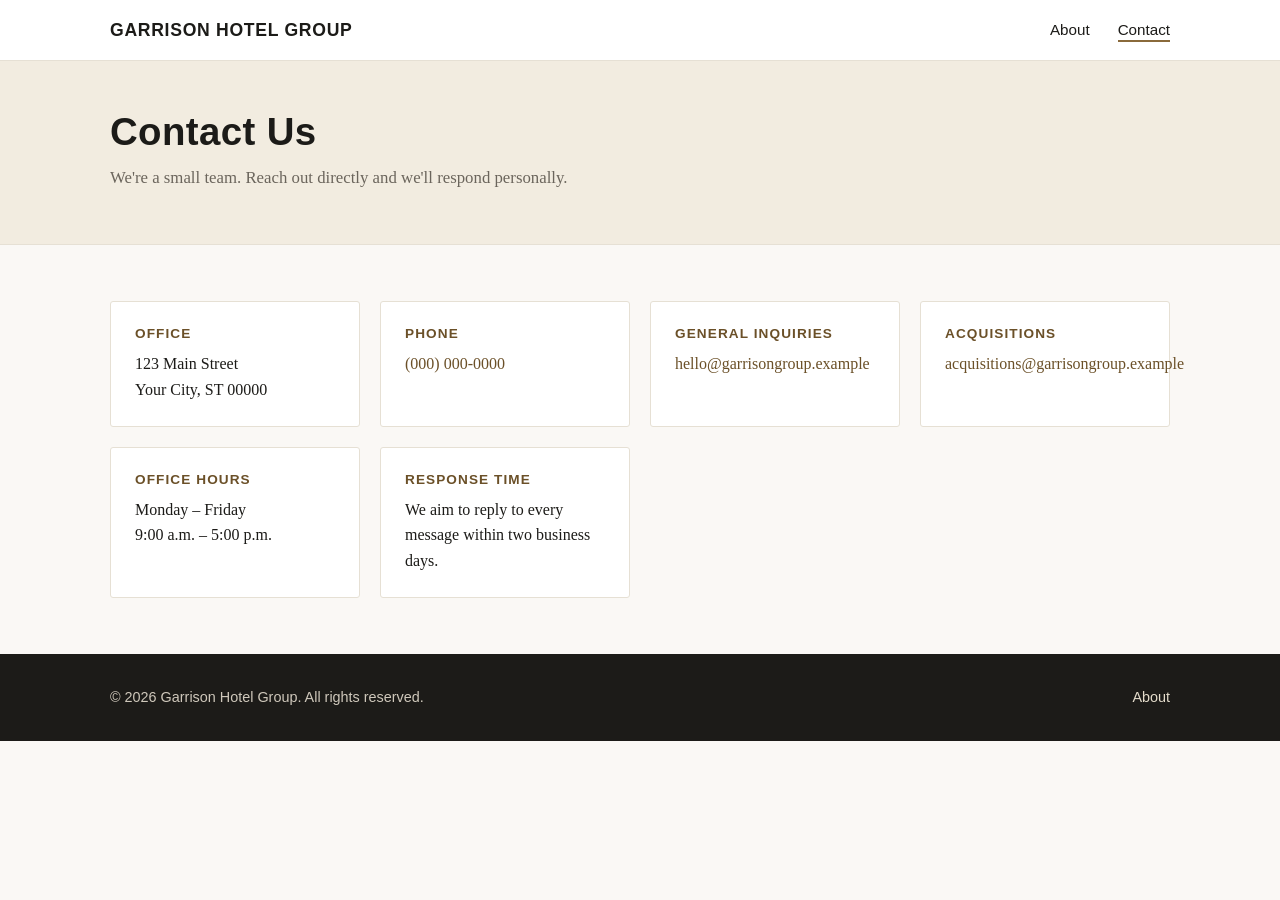
==== contact.html @ 1e451c3e "Add informational website for Garrison Hotel Group Two-page static site (About landing + Contact) wi" ====
<!DOCTYPE html>
<html lang="en">
<head>
  <meta charset="UTF-8" />
  <meta name="viewport" content="width=device-width, initial-scale=1.0" />
  <title>Contact — Garrison Hotel Group</title>
  <meta name="description" content="Get in touch with Garrison Hotel Group — office address, phone, and email for acquisitions and general inquiries." />
  <link rel="stylesheet" href="styles.css" />
</head>
<body>
  <header class="site-header">
    <div class="container nav">
      <a href="index.html" class="brand">Garrison Hotel Group</a>
      <nav aria-label="Primary">
        <ul class="nav-links">
          <li><a href="index.html">About</a></li>
          <li><a href="contact.html" class="active">Contact</a></li>
        </ul>
      </nav>
    </div>
  </header>

  <section class="page-header">
    <div class="container">
      <h1>Contact Us</h1>
      <p>We're a small team. Reach out directly and we'll respond personally.</p>
    </div>
  </section>

  <section class="section">
    <div class="container contact-grid">
      <div class="contact-card">
        <h3>Office</h3>
        <p>123 Main Street<br />Your City, ST 00000</p>
      </div>
      <div class="contact-card">
        <h3>Phone</h3>
        <p><a href="tel:+10000000000">(000) 000-0000</a></p>
      </div>
      <div class="contact-card">
        <h3>General Inquiries</h3>
        <p><a href="mailto:hello@garrisongroup.example">hello@garrisongroup.example</a></p>
      </div>
      <div class="contact-card">
        <h3>Acquisitions</h3>
        <p><a href="mailto:acquisitions@garrisongroup.example">acquisitions@garrisongroup.example</a></p>
      </div>
      <div class="contact-card">
        <h3>Office Hours</h3>
        <p>Monday – Friday<br />9:00 a.m. – 5:00 p.m.</p>
      </div>
      <div class="contact-card">
        <h3>Response Time</h3>
        <p>We aim to reply to every message within two business days.</p>
      </div>
    </div>
  </section>

  <footer class="site-footer">
    <div class="container footer-inner">
      <p>&copy; <span id="year"></span> Garrison Hotel Group. All rights reserved.</p>
      <p><a href="index.html">About</a></p>
    </div>
  </footer>
  <script>document.getElementById('year').textContent = new Date().getFullYear();</script>
</body>
</html>
---- styles.css ----
:root {
  --bg: #faf8f5;
  --surface: #ffffff;
  --ink: #1c1b18;
  --muted: #6b655c;
  --accent: #8a6a3b;
  --accent-dark: #6b5028;
  --line: #e6e0d4;
  --band: #f2ece0;
  --max: 1100px;
}

* { box-sizing: border-box; }

html, body {
  margin: 0;
  padding: 0;
  background: var(--bg);
  color: var(--ink);
  font-family: Georgia, "Times New Roman", serif;
  line-height: 1.6;
  -webkit-font-smoothing: antialiased;
}

img { max-width: 100%; display: block; }

a {
  color: var(--accent-dark);
  text-decoration: none;
}
a:hover { text-decoration: underline; }

h1, h2, h3 {
  font-family: "Helvetica Neue", Arial, sans-serif;
  letter-spacing: 0.01em;
  color: var(--ink);
  line-height: 1.2;
  margin: 0 0 0.6em;
}

h1 { font-size: 2.4rem; font-weight: 600; }
h2 { font-size: 1.7rem; font-weight: 600; margin-top: 1.2em; }
h3 { font-size: 1.15rem; font-weight: 600; }

p { margin: 0 0 1em; }

.container {
  max-width: var(--max);
  margin: 0 auto;
  padding: 0 1.25rem;
}

/* Header & nav */
.site-header {
  background: var(--surface);
  border-bottom: 1px solid var(--line);
  position: sticky;
  top: 0;
  z-index: 10;
}
.nav {
  display: flex;
  align-items: center;
  justify-content: space-between;
  padding: 1rem 1.25rem;
}
.brand {
  font-family: "Helvetica Neue", Arial, sans-serif;
  font-weight: 700;
  font-size: 1.1rem;
  letter-spacing: 0.04em;
  color: var(--ink);
  text-transform: uppercase;
}
.nav-links {
  list-style: none;
  display: flex;
  gap: 1.75rem;
  margin: 0;
  padding: 0;
  font-family: "Helvetica Neue", Arial, sans-serif;
  font-size: 0.95rem;
}
.nav-links a {
  color: var(--ink);
  padding-bottom: 2px;
  border-bottom: 2px solid transparent;
}
.nav-links a.active,
.nav-links a:hover {
  border-bottom-color: var(--accent);
  text-decoration: none;
}

/* Hero */
.hero {
  background:
    linear-gradient(135deg, rgba(28,27,24,0.55), rgba(28,27,24,0.35)),
    linear-gradient(135deg, #3b2f20, #7a5a33);
  color: #fff;
  padding: 5.5rem 0 5rem;
}
.hero-inner { max-width: 720px; }
.hero h1 { color: #fff; font-size: 2.6rem; }
.hero p { font-size: 1.15rem; color: #f1e9db; margin-bottom: 1.75rem; }

/* Page header */
.page-header {
  background: var(--band);
  padding: 3rem 0 2.25rem;
  border-bottom: 1px solid var(--line);
}
.page-header h1 { margin-bottom: 0.25em; }
.page-header p { color: var(--muted); max-width: 620px; font-size: 1.05rem; }

/* Sections */
.section { padding: 3.5rem 0; }
.section.banded { background: var(--band); }
.section.center { text-align: center; }
.section.center p { max-width: 620px; margin-left: auto; margin-right: auto; }

/* Buttons */
.btn, .btn-secondary {
  display: inline-block;
  font-family: "Helvetica Neue", Arial, sans-serif;
  font-size: 0.95rem;
  padding: 0.75rem 1.4rem;
  border-radius: 2px;
  letter-spacing: 0.04em;
  text-transform: uppercase;
}
.btn {
  background: var(--accent);
  color: #fff;
}
.btn:hover {
  background: var(--accent-dark);
  text-decoration: none;
}
.btn-secondary {
  border: 1px solid var(--accent);
  color: var(--accent-dark);
}
.btn-secondary:hover {
  background: var(--accent);
  color: #fff;
  text-decoration: none;
}

/* Prose */
.prose { max-width: 760px; }
.prose h2:first-child { margin-top: 0; }
.values {
  list-style: none;
  padding: 0;
  margin: 0 0 1em;
}
.values li {
  padding: 0.6rem 0;
  border-bottom: 1px solid var(--line);
}
.values li:last-child { border-bottom: none; }

/* Contact grid */
.contact-grid {
  display: grid;
  grid-template-columns: repeat(auto-fit, minmax(240px, 1fr));
  gap: 1.25rem;
}
.contact-card {
  background: var(--surface);
  border: 1px solid var(--line);
  padding: 1.5rem;
  border-radius: 3px;
}
.contact-card h3 {
  margin-top: 0;
  color: var(--accent-dark);
  font-size: 0.85rem;
  text-transform: uppercase;
  letter-spacing: 0.08em;
}
.contact-card p { margin: 0; }

/* Footer */
.site-footer {
  background: var(--ink);
  color: #cfc8bb;
  padding: 2rem 0;
  font-family: "Helvetica Neue", Arial, sans-serif;
  font-size: 0.9rem;
}
.site-footer a { color: #e4dccb; }
.footer-inner {
  display: flex;
  justify-content: space-between;
  flex-wrap: wrap;
  gap: 0.5rem;
}
.footer-inner p { margin: 0; }

/* Responsive */
@media (max-width: 640px) {
  .nav { flex-direction: column; gap: 0.5rem; padding: 0.75rem 1rem; }
  .nav-links { gap: 1.25rem; }
  .hero { padding: 3.5rem 0; }
  .hero h1 { font-size: 2rem; }
  h1 { font-size: 2rem; }
}
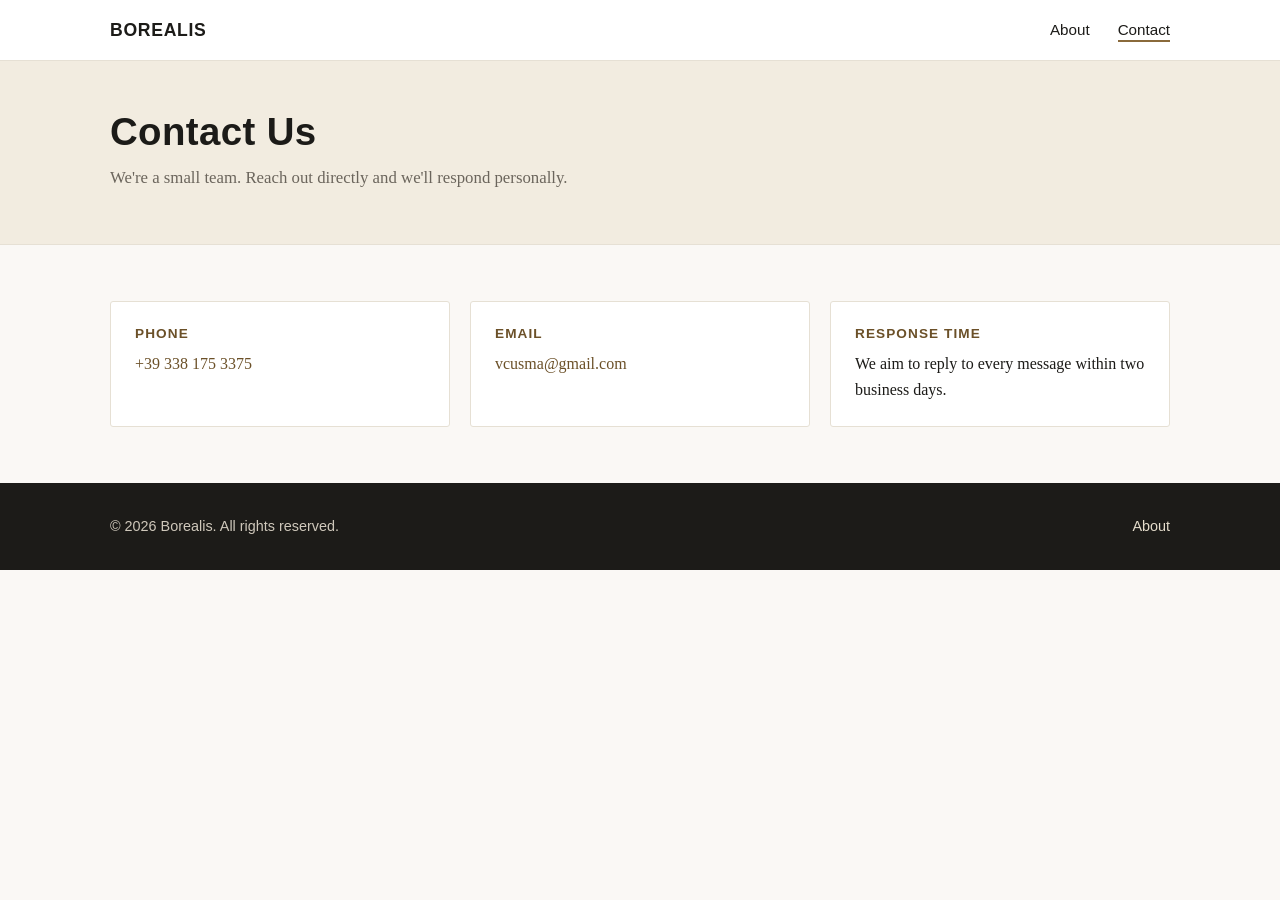
==== commit cdab9c62: "Replace placeholders with Borealis details Sets the brand to Borealis and replaces placeholder conta" ====
--- a/contact.html
+++ b/contact.html
@@ -3,14 +3,14 @@
 <head>
   <meta charset="UTF-8" />
   <meta name="viewport" content="width=device-width, initial-scale=1.0" />
-  <title>Contact — Garrison Hotel Group</title>
-  <meta name="description" content="Get in touch with Garrison Hotel Group — office address, phone, and email for acquisitions and general inquiries." />
+  <title>Contact — Borealis</title>
+  <meta name="description" content="Get in touch with Borealis — phone and email for general inquiries." />
   <link rel="stylesheet" href="styles.css" />
 </head>
 <body>
   <header class="site-header">
     <div class="container nav">
-      <a href="index.html" class="brand">Garrison Hotel Group</a>
+      <a href="index.html" class="brand">Borealis</a>
       <nav aria-label="Primary">
         <ul class="nav-links">
           <li><a href="index.html">About</a></li>
@@ -30,24 +30,12 @@
   <section class="section">
     <div class="container contact-grid">
       <div class="contact-card">
-        <h3>Office</h3>
-        <p>123 Main Street<br />Your City, ST 00000</p>
+        <h3>Phone</h3>
+        <p><a href="tel:+393381753375">+39 338 175 3375</a></p>
       </div>
       <div class="contact-card">
-        <h3>Phone</h3>
-        <p><a href="tel:+10000000000">(000) 000-0000</a></p>
-      </div>
-      <div class="contact-card">
-        <h3>General Inquiries</h3>
-        <p><a href="mailto:hello@garrisongroup.example">hello@garrisongroup.example</a></p>
-      </div>
-      <div class="contact-card">
-        <h3>Acquisitions</h3>
-        <p><a href="mailto:acquisitions@garrisongroup.example">acquisitions@garrisongroup.example</a></p>
-      </div>
-      <div class="contact-card">
-        <h3>Office Hours</h3>
-        <p>Monday – Friday<br />9:00 a.m. – 5:00 p.m.</p>
+        <h3>Email</h3>
+        <p><a href="mailto:vcusma@gmail.com">vcusma@gmail.com</a></p>
       </div>
       <div class="contact-card">
         <h3>Response Time</h3>
@@ -58,7 +46,7 @@
 
   <footer class="site-footer">
     <div class="container footer-inner">
-      <p>&copy; <span id="year"></span> Garrison Hotel Group. All rights reserved.</p>
+      <p>&copy; <span id="year"></span> Borealis. All rights reserved.</p>
       <p><a href="index.html">About</a></p>
     </div>
   </footer>
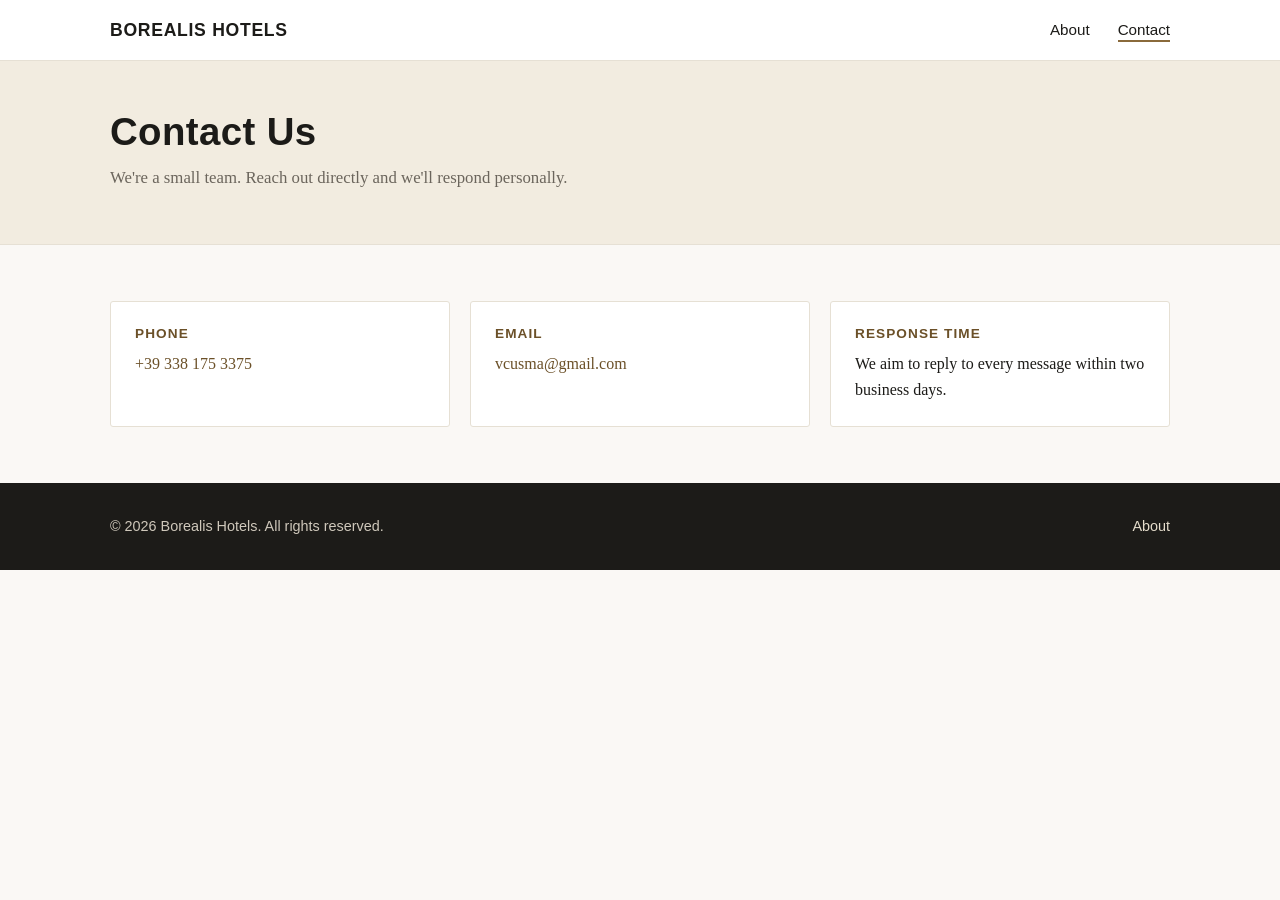
==== commit fc176695: "Rename Borealis to Borealis Hotels" ====
--- a/contact.html
+++ b/contact.html
@@ -3,14 +3,14 @@
 <head>
   <meta charset="UTF-8" />
   <meta name="viewport" content="width=device-width, initial-scale=1.0" />
-  <title>Contact — Borealis</title>
-  <meta name="description" content="Get in touch with Borealis — phone and email for general inquiries." />
+  <title>Contact — Borealis Hotels</title>
+  <meta name="description" content="Get in touch with Borealis Hotels — phone and email for general inquiries." />
   <link rel="stylesheet" href="styles.css" />
 </head>
 <body>
   <header class="site-header">
     <div class="container nav">
-      <a href="index.html" class="brand">Borealis</a>
+      <a href="index.html" class="brand">Borealis Hotels</a>
       <nav aria-label="Primary">
         <ul class="nav-links">
           <li><a href="index.html">About</a></li>
@@ -46,7 +46,7 @@
 
   <footer class="site-footer">
     <div class="container footer-inner">
-      <p>&copy; <span id="year"></span> Borealis. All rights reserved.</p>
+      <p>&copy; <span id="year"></span> Borealis Hotels. All rights reserved.</p>
       <p><a href="index.html">About</a></p>
     </div>
   </footer>
